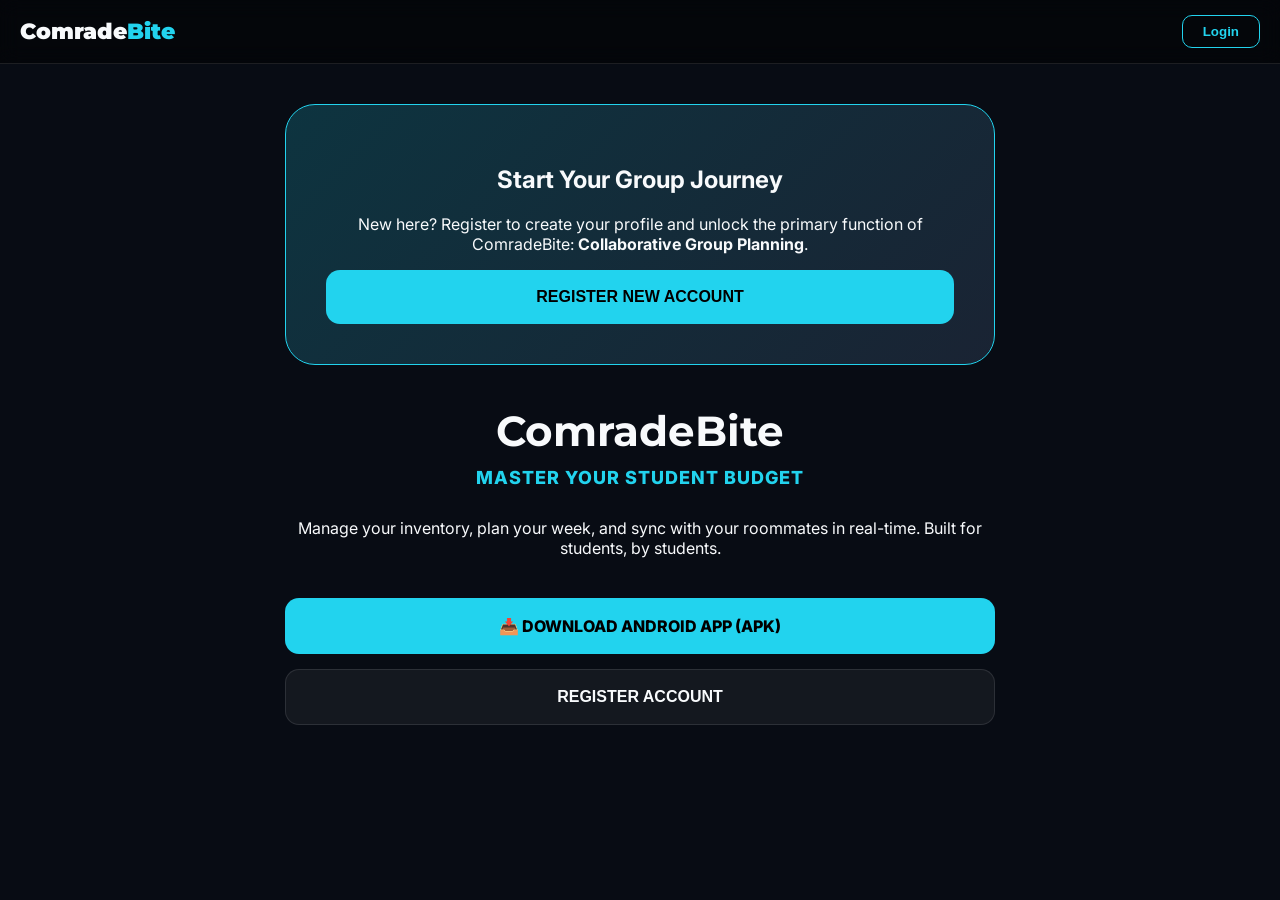
==== index.html @ 17a0146f "Initial commit for ComradeBite" ====
<!DOCTYPE html>
<html lang="en">
<head>
    <meta charset="UTF-8">
    <meta name="viewport" content="width=device-width, initial-scale=1.0">
    <title>ComradeBite - Master Your Student Budget</title>
    <link href="https://fonts.googleapis.com/css2?family=Inter:wght@400;600;800&family=Montserrat:wght@900&display=swap" rel="stylesheet">
    <style>
        :root { --bg: #080c14; --card: rgba(30, 41, 59, 0.85); --accent: #22d3ee; --text: #f8fafc; }
        body { margin: 0; background: var(--bg); color: var(--text); font-family: 'Inter', sans-serif; background-image: linear-gradient(rgba(8,12,20,0.85), rgba(8,12,20,0.85)), url('https://images.unsplash.com/photo-1504674900247-0877df9cc836?auto=format&fit=crop&q=80&w=2070'); background-size: cover; background-attachment: fixed; min-height: 100vh; text-align: center; }

        .top-bar { padding: 15px 20px; display: flex; align-items: center; justify-content: space-between; background: rgba(0,0,0,0.5); backdrop-filter: blur(10px); position: sticky; top: 0; z-index: 100; border-bottom: 1px solid rgba(255,255,255,0.1); }
        .logo { font-family: 'Montserrat'; font-weight: 900; font-size: 22px; color: var(--text); text-decoration: none; }
        .logo span { color: var(--accent); }

        .app-container { width: 100%; max-width: 750px; padding: 40px 20px; box-sizing: border-box; margin: 0 auto; }
        h1 { font-family: 'Montserrat'; font-size: 42px; margin-bottom: 10px; }
        .tagline { color: var(--accent); font-weight: 800; font-size: 18px; margin-bottom: 30px; text-transform: uppercase; letter-spacing: 1px; }

        .btn { padding: 18px 30px; border-radius: 14px; font-weight: 800; cursor: pointer; text-transform: uppercase; transition: 0.2s; border: none; font-size: 16px; width: 100%; box-sizing: border-box; display: block; text-decoration: none; margin-bottom: 15px; }
        .btn-primary { background: var(--accent); color: #000; }
        .btn-secondary { background: rgba(255,255,255,0.05); color: var(--text); border: 1px solid rgba(255,255,255,0.1); }
    </style>
</head>
<body>
    <div class="top-bar">
        <a href="#" class="logo">Comrade<span>Bite</span></a>
        <button onclick="window.location.href='https://comradebite-c0265c98.firebaseapp.com/?mode=login'" style="background: transparent; color: var(--accent); border: 1px solid var(--accent); padding: 8px 20px; border-radius: 10px; font-weight: 700; cursor: pointer;">Login</button>
    </div>

    <div class="app-container">
        <div style="background: linear-gradient(135deg, rgba(34, 211, 238, 0.2), rgba(30, 41, 59, 0.8)); padding: 40px; border-radius: 30px; border: 1px solid var(--accent); margin-bottom: 40px;">
            <h2>Start Your Group Journey</h2>
            <p>New here? Register to create your profile and unlock the primary function of ComradeBite: <b>Collaborative Group Planning</b>.</p>
            <button onclick="window.location.href='https://comradebite-c0265c98.firebaseapp.com/?mode=register'" class="btn btn-primary" style="margin-bottom: 0;">Register New Account</button>
        </div>

        <h1>Comrade<span>Bite</span></h1>
        <div class="tagline">Master Your Student Budget</div>

        <p>Manage your inventory, plan your week, and sync with your roommates in real-time. Built for students, by students.</p>

        <a href="ComradeBite.apk" class="btn btn-primary" download style="margin-top: 40px;">📥 Download Android App (APK)</a>
        <button onclick="window.location.href='https://comradebite-c0265c98.firebaseapp.com/?mode=register'" class="btn btn-secondary">Register Account</button>
    </div>
</body>
</html>
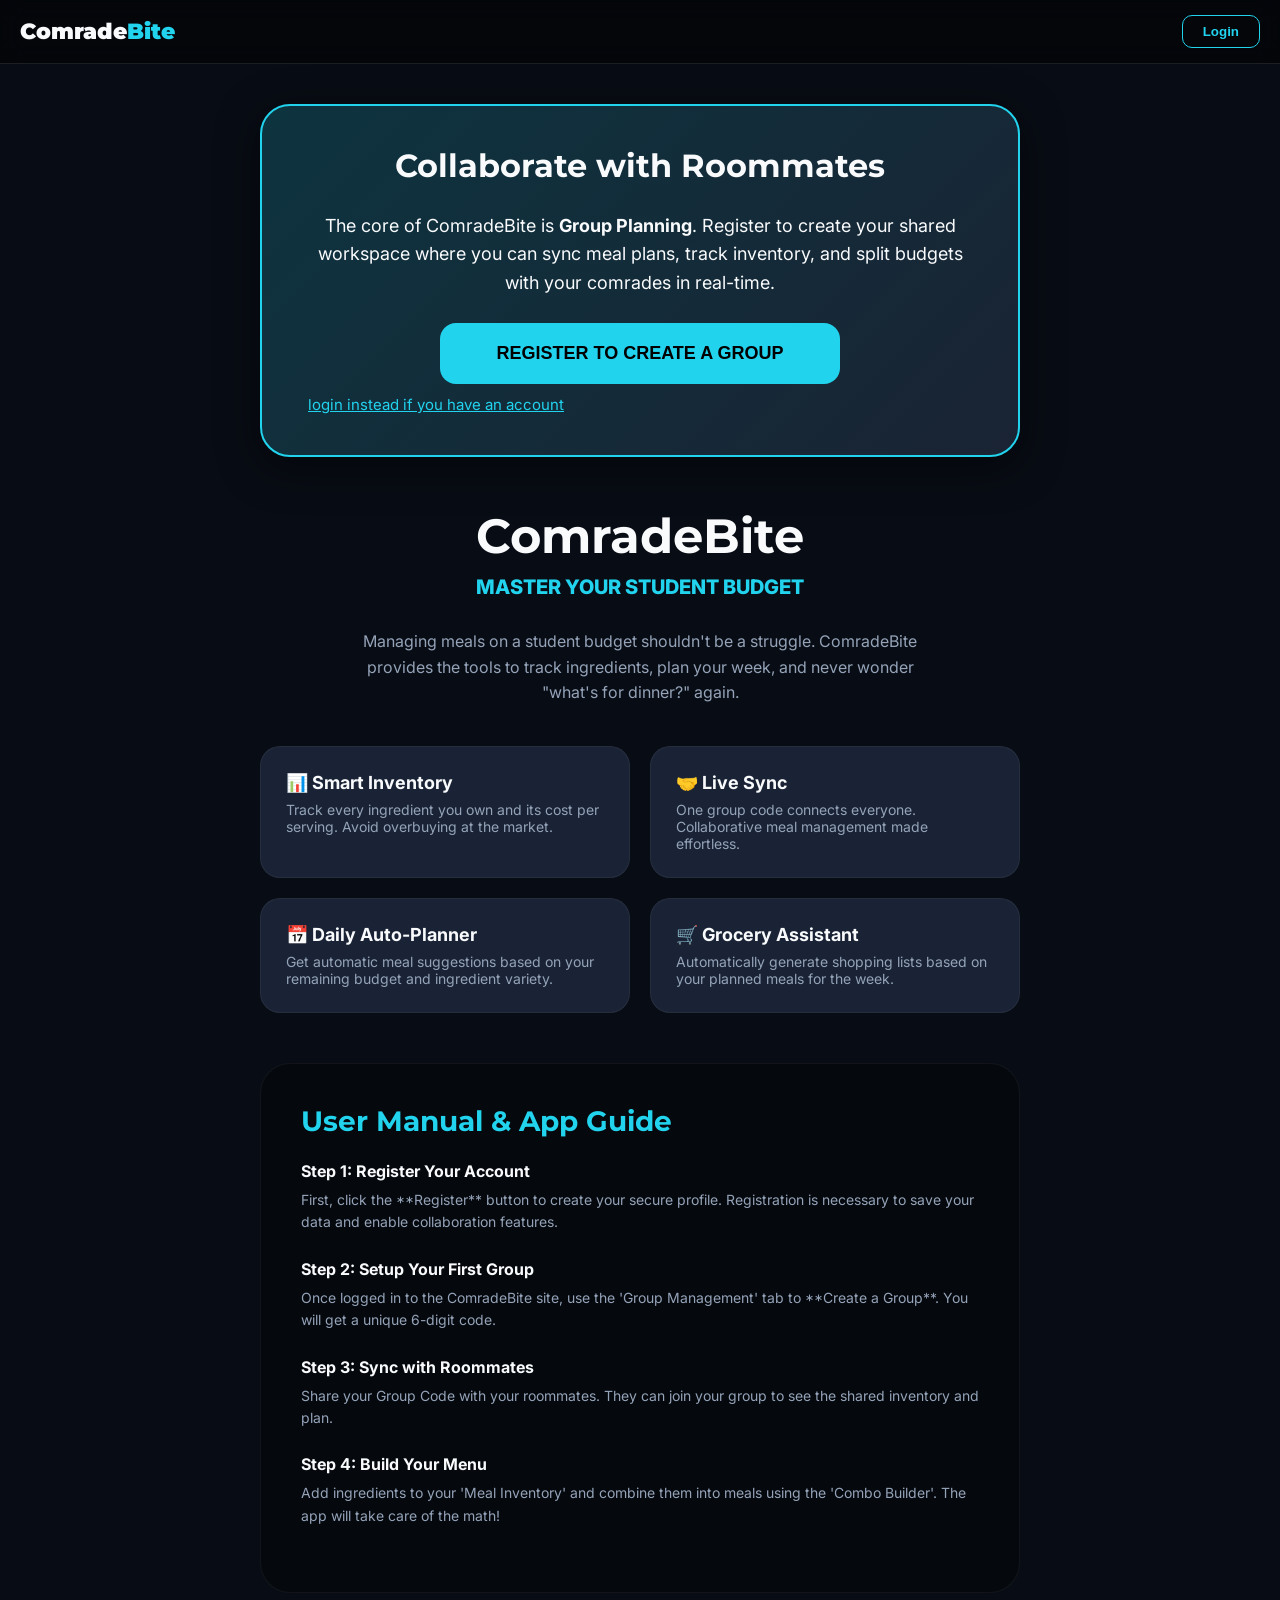
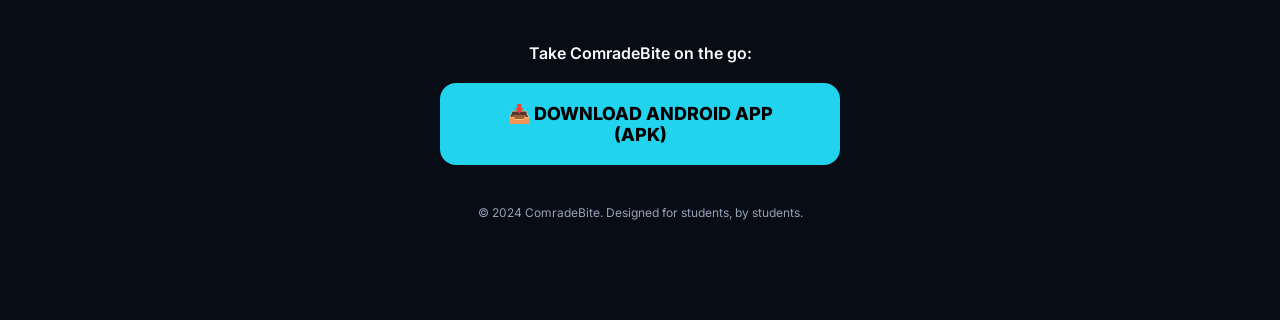
==== commit 209adbfe: "Repush latest changes" ====
--- a/index.html
+++ b/index.html
@@ -3,45 +3,121 @@
 <head>
     <meta charset="UTF-8">
     <meta name="viewport" content="width=device-width, initial-scale=1.0">
-    <title>ComradeBite - Master Your Student Budget</title>
+    <title>ComradeBite - Student Meal Planning & Collaboration</title>
     <link href="https://fonts.googleapis.com/css2?family=Inter:wght@400;600;800&family=Montserrat:wght@900&display=swap" rel="stylesheet">
     <style>
-        :root { --bg: #080c14; --card: rgba(30, 41, 59, 0.85); --accent: #22d3ee; --text: #f8fafc; }
-        body { margin: 0; background: var(--bg); color: var(--text); font-family: 'Inter', sans-serif; background-image: linear-gradient(rgba(8,12,20,0.85), rgba(8,12,20,0.85)), url('https://images.unsplash.com/photo-1504674900247-0877df9cc836?auto=format&fit=crop&q=80&w=2070'); background-size: cover; background-attachment: fixed; min-height: 100vh; text-align: center; }
+        :root { --bg: #080c14; --card: rgba(30, 41, 59, 0.85); --accent: #22d3ee; --text: #f8fafc; --muted: #94a3b8; }
+        body { margin: 0; background: var(--bg); color: var(--text); font-family: 'Inter', sans-serif; background-image: linear-gradient(rgba(8,12,20,0.85), rgba(8,12,20,0.85)), url('https://images.unsplash.com/photo-1504674900247-0877df9cc836?auto=format&fit=crop&q=80&w=2070'); background-size: cover; background-attachment: fixed; min-height: 100vh; text-align: center; padding-bottom: 60px; }
 
         .top-bar { padding: 15px 20px; display: flex; align-items: center; justify-content: space-between; background: rgba(0,0,0,0.5); backdrop-filter: blur(10px); position: sticky; top: 0; z-index: 100; border-bottom: 1px solid rgba(255,255,255,0.1); }
         .logo { font-family: 'Montserrat'; font-weight: 900; font-size: 22px; color: var(--text); text-decoration: none; }
         .logo span { color: var(--accent); }
 
-        .app-container { width: 100%; max-width: 750px; padding: 40px 20px; box-sizing: border-box; margin: 0 auto; }
-        h1 { font-family: 'Montserrat'; font-size: 42px; margin-bottom: 10px; }
-        .tagline { color: var(--accent); font-weight: 800; font-size: 18px; margin-bottom: 30px; text-transform: uppercase; letter-spacing: 1px; }
+        .container { width: 100%; max-width: 800px; padding: 40px 20px; box-sizing: border-box; margin: 0 auto; }
 
-        .btn { padding: 18px 30px; border-radius: 14px; font-weight: 800; cursor: pointer; text-transform: uppercase; transition: 0.2s; border: none; font-size: 16px; width: 100%; box-sizing: border-box; display: block; text-decoration: none; margin-bottom: 15px; }
+        h1 { font-family: 'Montserrat'; font-size: 48px; margin-bottom: 10px; }
+        .tagline { color: var(--accent); font-weight: 800; font-size: 20px; margin-bottom: 30px; text-transform: uppercase; }
+
+        /* Primary Goal Section */
+        .goal-section { background: linear-gradient(135deg, rgba(34, 211, 238, 0.2), rgba(30, 41, 59, 0.8)); padding: 40px; border-radius: 30px; border: 2px solid var(--accent); margin-bottom: 50px; text-align: center; box-shadow: 0 10px 40px rgba(0,0,0,0.5); }
+        .goal-section h2 { font-family: 'Montserrat'; font-size: 32px; margin-top: 0; color: var(--text); }
+        .goal-section p { font-size: 18px; line-height: 1.6; color: var(--text); margin-bottom: 25px; }
+
+        .description { font-size: 16px; line-height: 1.6; color: var(--muted); margin-bottom: 40px; max-width: 600px; margin-left: auto; margin-right: auto; }
+
+        .feature-grid { display: grid; grid-template-columns: 1fr 1fr; gap: 20px; margin-bottom: 50px; text-align: left; }
+        .feature-card { background: var(--card); padding: 25px; border-radius: 20px; border: 1px solid rgba(255,255,255,0.05); }
+        .feature-card b { display: block; margin-bottom: 8px; color: var(--text); font-size: 18px; }
+        .feature-card p { font-size: 14px; color: var(--muted); margin: 0; }
+
+        .manual-section { text-align: left; background: rgba(0,0,0,0.3); padding: 40px; border-radius: 30px; border: 1px solid rgba(255,255,255,0.05); margin-bottom: 50px; }
+        .manual-section h2 { color: var(--accent); font-family: 'Montserrat'; font-size: 28px; margin-top: 0; }
+        .manual-step { margin-bottom: 25px; }
+        .manual-step b { color: var(--text); display: block; margin-bottom: 8px; font-size: 16px; }
+        .manual-step p { color: var(--muted); font-size: 14px; margin: 0; line-height: 1.6; }
+
+        .btn { padding: 20px 40px; border-radius: 16px; font-weight: 800; cursor: pointer; text-transform: uppercase; transition: 0.2s; border: none; font-size: 18px; width: 100%; max-width: 400px; box-sizing: border-box; display: block; text-decoration: none; margin: 0 auto 15px; text-align: center; }
         .btn-primary { background: var(--accent); color: #000; }
         .btn-secondary { background: rgba(255,255,255,0.05); color: var(--text); border: 1px solid rgba(255,255,255,0.1); }
+        .btn:hover { transform: translateY(-3px); box-shadow: 0 10px 20px rgba(34, 211, 238, 0.3); }
+
+        .login-link { color: var(--accent); cursor: pointer; font-size: 15px; text-decoration: underline; display: block; margin-top: 10px; background: none; border: none; font-family: inherit; }
+
+        .footer { margin-top: 40px; color: var(--muted); font-size: 12px; }
     </style>
 </head>
 <body>
+
     <div class="top-bar">
         <a href="#" class="logo">Comrade<span>Bite</span></a>
         <button onclick="window.location.href='https://comradebite-c0265c98.firebaseapp.com/?mode=login'" style="background: transparent; color: var(--accent); border: 1px solid var(--accent); padding: 8px 20px; border-radius: 10px; font-weight: 700; cursor: pointer;">Login</button>
     </div>
 
-    <div class="app-container">
-        <div style="background: linear-gradient(135deg, rgba(34, 211, 238, 0.2), rgba(30, 41, 59, 0.8)); padding: 40px; border-radius: 30px; border: 1px solid var(--accent); margin-bottom: 40px;">
-            <h2>Start Your Group Journey</h2>
-            <p>New here? Register to create your profile and unlock the primary function of ComradeBite: <b>Collaborative Group Planning</b>.</p>
-            <button onclick="window.location.href='https://comradebite-c0265c98.firebaseapp.com/?mode=register'" class="btn btn-primary" style="margin-bottom: 0;">Register New Account</button>
+    <div class="container">
+        <!-- THE PRIMARY FUNCTION HIGHLIGHT -->
+        <div class="goal-section">
+            <h2>Collaborate with Roommates</h2>
+            <p>The core of ComradeBite is <b>Group Planning</b>. Register to create your shared workspace where you can sync meal plans, track inventory, and split budgets with your comrades in real-time.</p>
+            <button onclick="window.location.href='https://comradebite-c0265c98.firebaseapp.com/?mode=register'" class="btn btn-primary" style="margin-bottom: 0;">Register to Create a Group</button>
+            <button onclick="window.location.href='https://comradebite-c0265c98.firebaseapp.com/?mode=login'" class="login-link">login instead if you have an account</button>
         </div>
 
         <h1>Comrade<span>Bite</span></h1>
         <div class="tagline">Master Your Student Budget</div>
 
-        <p>Manage your inventory, plan your week, and sync with your roommates in real-time. Built for students, by students.</p>
+        <p class="description">
+            Managing meals on a student budget shouldn't be a struggle. ComradeBite provides the tools to track ingredients, plan your week, and never wonder "what's for dinner?" again.
+        </p>
 
-        <a href="ComradeBite.apk" class="btn btn-primary" download style="margin-top: 40px;">📥 Download Android App (APK)</a>
-        <button onclick="window.location.href='https://comradebite-c0265c98.firebaseapp.com/?mode=register'" class="btn btn-secondary">Register Account</button>
+        <!-- FEATURE DETAILS -->
+        <div class="feature-grid">
+            <div class="feature-card">
+                <b>📊 Smart Inventory</b>
+                <p>Track every ingredient you own and its cost per serving. Avoid overbuying at the market.</p>
+            </div>
+            <div class="feature-card">
+                <b>🤝 Live Sync</b>
+                <p>One group code connects everyone. Collaborative meal management made effortless.</p>
+            </div>
+            <div class="feature-card">
+                <b>📅 Daily Auto-Planner</b>
+                <p>Get automatic meal suggestions based on your remaining budget and ingredient variety.</p>
+            </div>
+            <div class="feature-card">
+                <b>🛒 Grocery Assistant</b>
+                <p>Automatically generate shopping lists based on your planned meals for the week.</p>
+            </div>
+        </div>
+
+        <!-- THE MANUAL -->
+        <div class="manual-section">
+            <h2>User Manual & App Guide</h2>
+            <div class="manual-step">
+                <b>Step 1: Register Your Account</b>
+                <p>First, click the **Register** button to create your secure profile. Registration is necessary to save your data and enable collaboration features.</p>
+            </div>
+            <div class="manual-step">
+                <b>Step 2: Setup Your First Group</b>
+                <p>Once logged in to the ComradeBite site, use the 'Group Management' tab to **Create a Group**. You will get a unique 6-digit code.</p>
+            </div>
+            <div class="manual-step">
+                <b>Step 3: Sync with Roommates</b>
+                <p>Share your Group Code with your roommates. They can join your group to see the shared inventory and plan.</p>
+            </div>
+            <div class="manual-step">
+                <b>Step 4: Build Your Menu</b>
+                <p>Add ingredients to your 'Meal Inventory' and combine them into meals using the 'Combo Builder'. The app will take care of the math!</p>
+            </div>
+        </div>
+
+        <!-- DOWNLOAD BUTTON BELOW AS REQUESTED -->
+        <p style="margin-bottom: 20px; font-weight: 600;">Take ComradeBite on the go:</p>
+        <a href="ComradeBite.apk" class="btn btn-primary" download>📥 Download Android App (APK)</a>
+
+        <div class="footer">
+            &copy; 2024 ComradeBite. Designed for students, by students.
+        </div>
     </div>
+
 </body>
 </html>
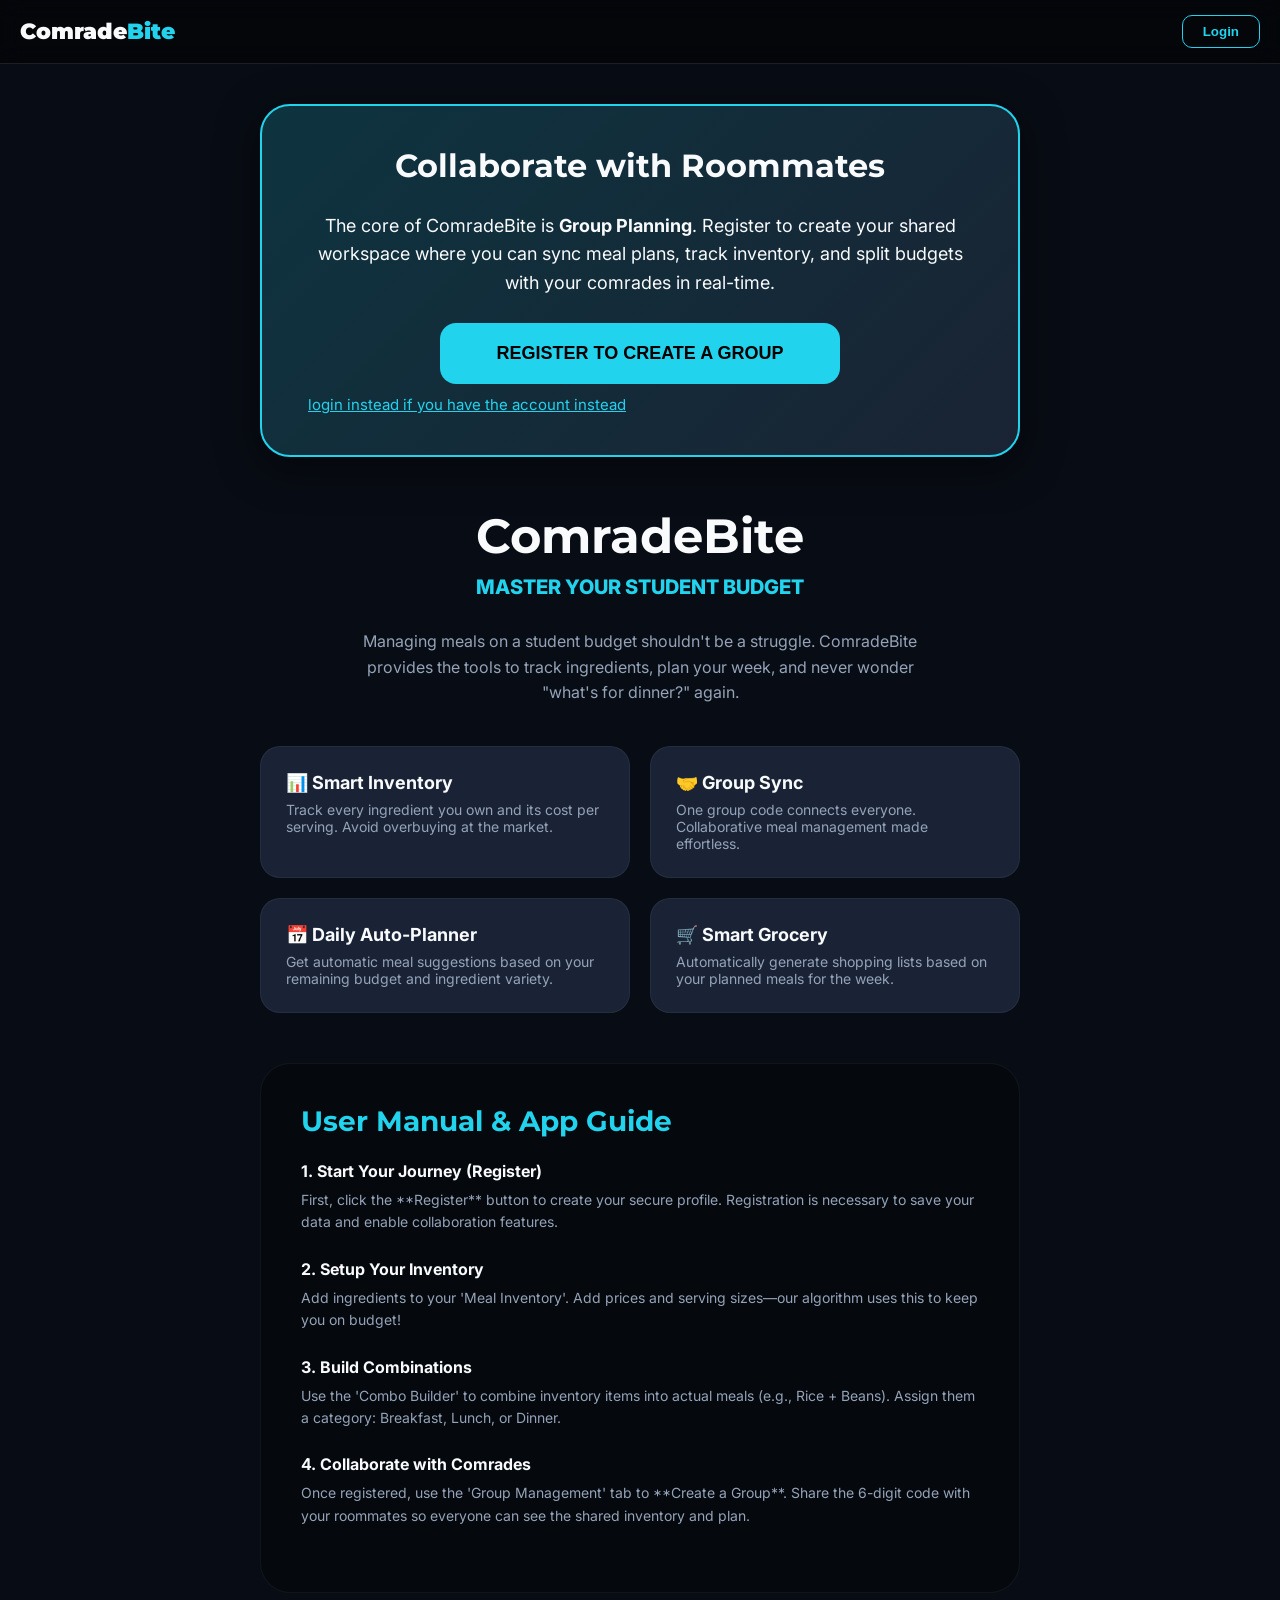
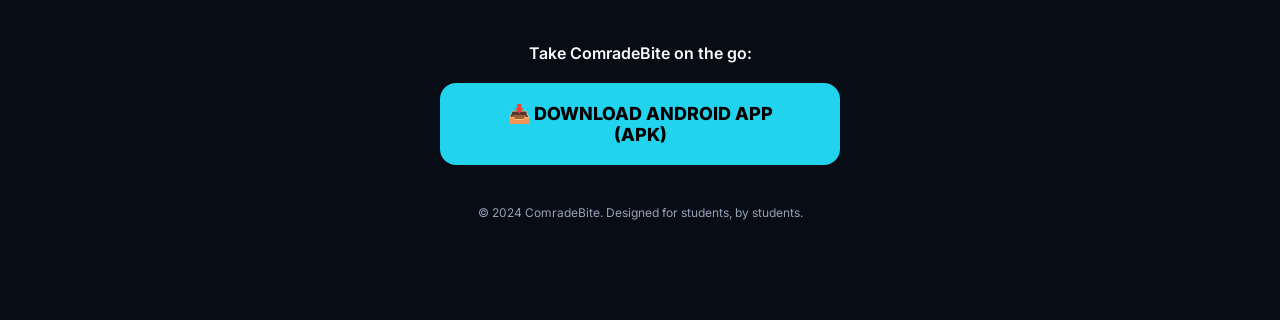
==== commit 79652877: "Refactor comradebite.html with bottom nav and mock data" ====
--- a/index.html
+++ b/index.html
@@ -3,7 +3,7 @@
 <head>
     <meta charset="UTF-8">
     <meta name="viewport" content="width=device-width, initial-scale=1.0">
-    <title>ComradeBite - Student Meal Planning & Collaboration</title>
+    <title>ComradeBite - Master Your Student Budget</title>
     <link href="https://fonts.googleapis.com/css2?family=Inter:wght@400;600;800&family=Montserrat:wght@900&display=swap" rel="stylesheet">
     <style>
         :root { --bg: #080c14; --card: rgba(30, 41, 59, 0.85); --accent: #22d3ee; --text: #f8fafc; --muted: #94a3b8; }
@@ -18,10 +18,10 @@
         h1 { font-family: 'Montserrat'; font-size: 48px; margin-bottom: 10px; }
         .tagline { color: var(--accent); font-weight: 800; font-size: 20px; margin-bottom: 30px; text-transform: uppercase; }
 
-        /* Primary Goal Section */
-        .goal-section { background: linear-gradient(135deg, rgba(34, 211, 238, 0.2), rgba(30, 41, 59, 0.8)); padding: 40px; border-radius: 30px; border: 2px solid var(--accent); margin-bottom: 50px; text-align: center; box-shadow: 0 10px 40px rgba(0,0,0,0.5); }
-        .goal-section h2 { font-family: 'Montserrat'; font-size: 32px; margin-top: 0; color: var(--text); }
-        .goal-section p { font-size: 18px; line-height: 1.6; color: var(--text); margin-bottom: 25px; }
+        /* Group Creation Section - The Primary Function Highlight */
+        .group-section { background: linear-gradient(135deg, rgba(34, 211, 238, 0.2), rgba(30, 41, 59, 0.8)); padding: 40px; border-radius: 30px; border: 2px solid var(--accent); margin-bottom: 50px; text-align: center; box-shadow: 0 10px 40px rgba(0,0,0,0.5); }
+        .group-section h2 { font-family: 'Montserrat'; font-size: 32px; margin-top: 0; color: var(--text); }
+        .group-section p { font-size: 18px; line-height: 1.6; color: var(--text); margin-bottom: 25px; }
 
         .description { font-size: 16px; line-height: 1.6; color: var(--muted); margin-bottom: 40px; max-width: 600px; margin-left: auto; margin-right: auto; }
 
@@ -50,16 +50,18 @@
 
     <div class="top-bar">
         <a href="#" class="logo">Comrade<span>Bite</span></a>
+        <!-- Login button redirects IMMEDIATELY to ComradeBite functional site -->
         <button onclick="window.location.href='https://comradebite-c0265c98.firebaseapp.com/?mode=login'" style="background: transparent; color: var(--accent); border: 1px solid var(--accent); padding: 8px 20px; border-radius: 10px; font-weight: 700; cursor: pointer;">Login</button>
     </div>
 
     <div class="container">
         <!-- THE PRIMARY FUNCTION HIGHLIGHT -->
-        <div class="goal-section">
+        <div class="group-section">
             <h2>Collaborate with Roommates</h2>
             <p>The core of ComradeBite is <b>Group Planning</b>. Register to create your shared workspace where you can sync meal plans, track inventory, and split budgets with your comrades in real-time.</p>
+            <!-- Register button redirects IMMEDIATELY to ComradeBite functional site -->
             <button onclick="window.location.href='https://comradebite-c0265c98.firebaseapp.com/?mode=register'" class="btn btn-primary" style="margin-bottom: 0;">Register to Create a Group</button>
-            <button onclick="window.location.href='https://comradebite-c0265c98.firebaseapp.com/?mode=login'" class="login-link">login instead if you have an account</button>
+            <button onclick="window.location.href='https://comradebite-c0265c98.firebaseapp.com/?mode=login'" class="login-link">login instead if you have the account instead</button>
         </div>
 
         <h1>Comrade<span>Bite</span></h1>
@@ -76,7 +78,7 @@
                 <p>Track every ingredient you own and its cost per serving. Avoid overbuying at the market.</p>
             </div>
             <div class="feature-card">
-                <b>🤝 Live Sync</b>
+                <b>🤝 Group Sync</b>
                 <p>One group code connects everyone. Collaborative meal management made effortless.</p>
             </div>
             <div class="feature-card">
@@ -84,7 +86,7 @@
                 <p>Get automatic meal suggestions based on your remaining budget and ingredient variety.</p>
             </div>
             <div class="feature-card">
-                <b>🛒 Grocery Assistant</b>
+                <b>🛒 Smart Grocery</b>
                 <p>Automatically generate shopping lists based on your planned meals for the week.</p>
             </div>
         </div>
@@ -93,20 +95,20 @@
         <div class="manual-section">
             <h2>User Manual & App Guide</h2>
             <div class="manual-step">
-                <b>Step 1: Register Your Account</b>
+                <b>1. Start Your Journey (Register)</b>
                 <p>First, click the **Register** button to create your secure profile. Registration is necessary to save your data and enable collaboration features.</p>
             </div>
             <div class="manual-step">
-                <b>Step 2: Setup Your First Group</b>
-                <p>Once logged in to the ComradeBite site, use the 'Group Management' tab to **Create a Group**. You will get a unique 6-digit code.</p>
+                <b>2. Setup Your Inventory</b>
+                <p>Add ingredients to your 'Meal Inventory'. Add prices and serving sizes—our algorithm uses this to keep you on budget!</p>
             </div>
             <div class="manual-step">
-                <b>Step 3: Sync with Roommates</b>
-                <p>Share your Group Code with your roommates. They can join your group to see the shared inventory and plan.</p>
+                <b>3. Build Combinations</b>
+                <p>Use the 'Combo Builder' to combine inventory items into actual meals (e.g., Rice + Beans). Assign them a category: Breakfast, Lunch, or Dinner.</p>
             </div>
             <div class="manual-step">
-                <b>Step 4: Build Your Menu</b>
-                <p>Add ingredients to your 'Meal Inventory' and combine them into meals using the 'Combo Builder'. The app will take care of the math!</p>
+                <b>4. Collaborate with Comrades</b>
+                <p>Once registered, use the 'Group Management' tab to **Create a Group**. Share the 6-digit code with your roommates so everyone can see the shared inventory and plan.</p>
             </div>
         </div>
 
